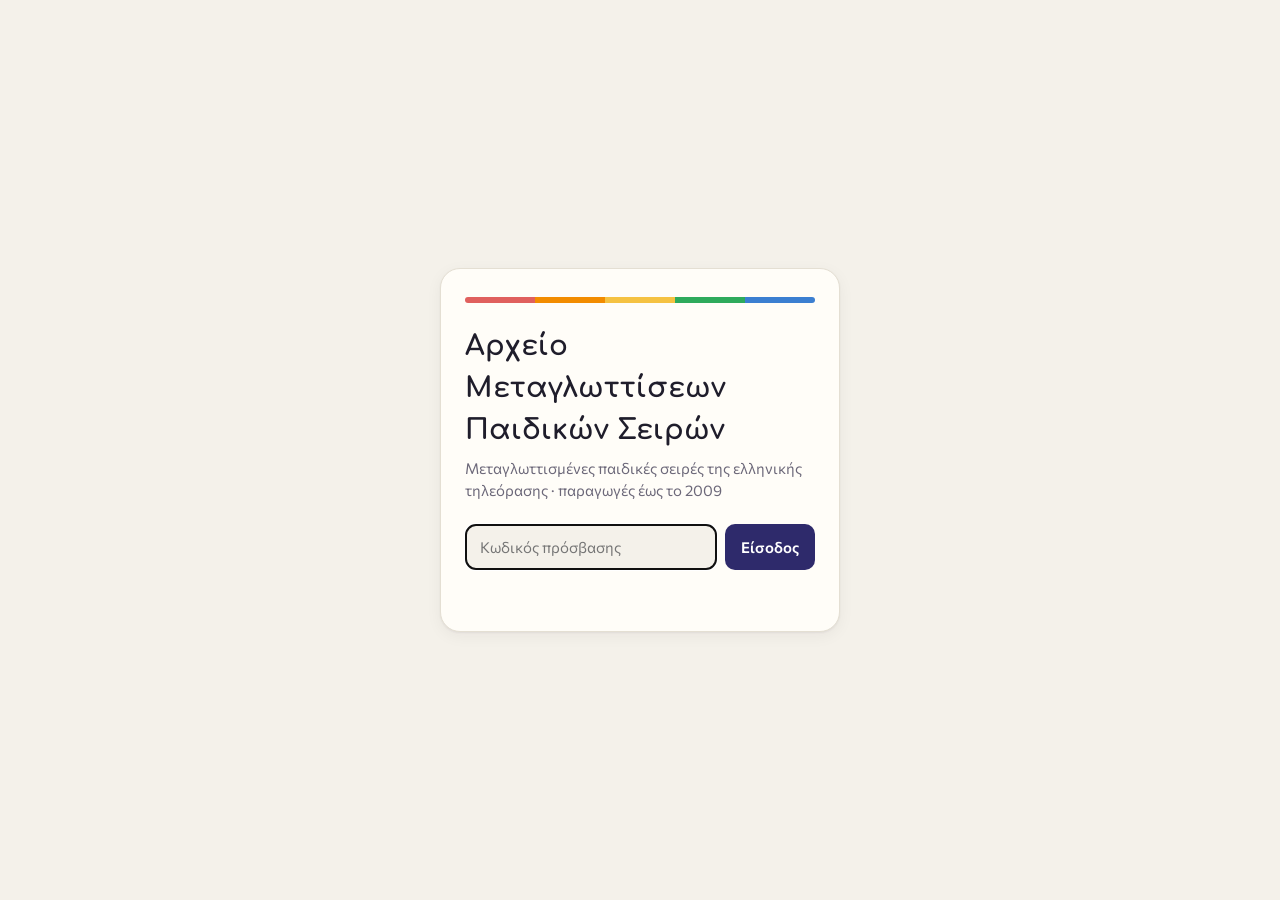
==== index.html @ 84b9c8c9 "Λογότυπα όλων των καναλιών (και του τρέχοντος) δίπλα στην κατάσταση επεισοδίου Co-Authored-By: Claud" ====
<!doctype html>
<html lang="el">
<head>
<meta charset="utf-8">
<meta name="viewport" content="width=device-width, initial-scale=1">
<meta name="robots" content="noindex, nofollow, noarchive, nosnippet, noimageindex">
<title>Αρχείο Μεταγλωττίσεων Παιδικών Σειρών</title>
<link rel="preconnect" href="https://fonts.googleapis.com">
<link rel="preconnect" href="https://fonts.gstatic.com" crossorigin>
<link href="https://fonts.googleapis.com/css2?family=Comfortaa:wght@500;700&family=Commissioner:wght@400;500;600;700&display=swap" rel="stylesheet">
<link rel="stylesheet" href="assets/style.css?v=1792962999">
<script>try { if (sessionStorage.getItem("pa-pw")) document.documentElement.classList.add("has-pw"); } catch (e) {}</script>
<link rel="icon" href="data:image/svg+xml,<svg xmlns='http://www.w3.org/2000/svg' viewBox='0 0 32 32'><rect x='2' y='7' width='28' height='18' rx='3' fill='%23222'/><circle cx='11' cy='16' r='4' fill='%23f5c242'/><circle cx='21' cy='16' r='4' fill='%23f5c242'/></svg>">
</head>
<body>

<section id="lock" class="lock">
  <div class="lock-card">
    <div class="tape" aria-hidden="true"><span></span><span></span><span></span><span></span><span></span></div>
    <h1>Αρχείο Μεταγλωττίσεων Παιδικών Σειρών</h1>
    <p class="lock-sub">Μεταγλωττισμένες παιδικές σειρές της ελληνικής τηλεόρασης · παραγωγές έως το 2009</p>
    <form id="lock-form" autocomplete="off">
      <label for="pw" class="sr">Κωδικός</label>
      <input id="pw" type="password" placeholder="Κωδικός πρόσβασης" required>
      <button type="submit">Είσοδος</button>
    </form>
    <p id="lock-msg" class="lock-msg" role="alert"></p>
  </div>
</section>

<section id="loading" class="lock loading" aria-live="polite">
  <div class="lock-card">
    <div class="tape" aria-hidden="true"><span></span><span></span><span></span><span></span><span></span></div>
    <p class="lock-sub">Φορτώνει το αρχείο…</p>
  </div>
</section>

<main id="app" class="app" hidden>
  <header class="top">
    <div class="tape" aria-hidden="true"><span></span><span></span><span></span><span></span><span></span></div>
    <div class="top-row">
      <div>
        <h1><a href="./" id="home" title="Αρχική">Αρχείο Μεταγλωττίσεων Παιδικών Σειρών</a></h1>
        <p class="updated" id="updated"></p>
      </div>
      <button class="ghost" id="logout" type="button">Έξοδος</button>
    </div>
  </header>

  <div class="bar" id="bar">
  <nav class="tabs" id="tabs" aria-label="Κανάλια"></nav>
  <section class="controls">
    <input id="search" type="search" placeholder="Αναζήτηση σειράς…" aria-label="Αναζήτηση">
    <button class="chip scope" id="scope" type="button" aria-pressed="true" title="Πού ψάχνει η αναζήτηση">Όλα τα κανάλια</button>
    <select id="sort" aria-label="Ταξινόμηση">
      <option value="title">Αλφαβητικά</option>
      <option value="prod-asc">Έτος παραγωγής ↑</option>
      <option value="prod-desc">Έτος παραγωγής ↓</option>
      <option value="air-asc">1η προβολή ↑</option>
      <option value="air-desc">1η προβολή ↓</option>
    </select>
  </section>
  </div>

  <section class="summary" id="summary"></section>

  <section class="controls filters">
    <div class="chips" id="kinds" role="group" aria-label="Είδος"></div>
    <div class="chips" id="chips" role="group" aria-label="Κατάσταση"></div>
  </section>

  <ul class="list" id="list"></ul>
  <p class="empty" id="empty" hidden>Καμία σειρά δεν ταιριάζει με την αναζήτηση.</p>

  <footer class="foot">
    Στοιχεία σειρών: <a href="https://www.greekdubdb.com" target="_blank" rel="noopener">GreekDubDB</a>.
    Τα σύνολα επεισοδίων είναι από γενικές πηγές και μπορεί να είναι κατά προσέγγιση.
  </footer>
</main>

<script src="assets/app.js?v=1792962999"></script>
</body>
</html>
---- assets/style.css ----
:root {
  --bg: #f4f1ea;
  --card: #fffdf8;
  --ink: #1f1d2b;
  --muted: #6c6879;
  --line: #e4dfd3;
  --found: #2eaa5c;
  --found-note: #8fd3a5;
  --partial: #f0a520;
  --missing: #e0605e;
  --missing-soft: #f7d6d5;
  --unknown: #8fb8e8;
  --accent: #2e2a6b;
  --ch: #2e2a6b;
  --radius: 14px;
  --shadow: 0 1px 2px rgba(31, 29, 43, .06), 0 4px 16px rgba(31, 29, 43, .05);
}
@media (prefers-color-scheme: dark) {
  :root {
    --bg: #15141c; --card: #1e1d28; --ink: #ecebf2; --muted: #a29fb3; --line: #2f2d3c;
    --missing-soft: #4a2a2c; --shadow: none;
  }
}
* { box-sizing: border-box; }
html, body { margin: 0; }
body {
  background: var(--bg); color: var(--ink);
  font: 15px/1.5 "Commissioner", system-ui, sans-serif;
  -webkit-font-smoothing: antialiased;
}
h1, h2, h3 { font-family: "Comfortaa", "Commissioner", sans-serif; margin: 0; }
a { color: inherit; }
.sr { position: absolute; width: 1px; height: 1px; overflow: hidden; clip: rect(0 0 0 0); }
[hidden] { display: none !important; }

/* VHS stripes */
.tape { display: flex; height: 6px; border-radius: 3px; overflow: hidden; }
.tape span { flex: 1; }
.tape span:nth-child(1) { background: #e0605e; }
.tape span:nth-child(2) { background: #f28c00; }
.tape span:nth-child(3) { background: #f5c242; }
.tape span:nth-child(4) { background: #2eaa5c; }
.tape span:nth-child(5) { background: #3b7fd1; }

/* Lock screen */
.lock { min-height: 100vh; display: grid; place-items: center; padding: 16px; }
.lock-card {
  width: 100%; max-width: 400px; background: var(--card); border-radius: 20px;
  padding: 28px 24px; box-shadow: var(--shadow); border: 1px solid var(--line);
}
.lock-card h1 { font-size: 28px; margin-top: 22px; }
.lock-sub { color: var(--muted); margin: 6px 0 22px; }
.lock-card form { display: flex; gap: 8px; }
.lock-card input {
  flex: 1; min-width: 0; font: inherit; padding: 11px 14px; border-radius: 10px;
  border: 1px solid var(--line); background: var(--bg); color: var(--ink);
}
button {
  font: inherit; font-weight: 600; cursor: pointer; border: 0; border-radius: 10px;
  padding: 11px 16px; background: var(--accent); color: #fff;
}
button.ghost { background: transparent; color: var(--muted); border: 1px solid var(--line); padding: 7px 12px; }
.lock-msg { color: var(--missing); min-height: 1.5em; margin: 12px 0 0; font-size: 14px; }

/* App */
.app { max-width: 980px; margin: 0 auto; padding: 16px 16px 48px; }
.top { padding: 10px 0 0; }
/* σταθερή μπάρα: κανάλια + αναζήτηση· η υπόλοιπη σελίδα κυλά από κάτω */
.bar { position: sticky; top: 0; z-index: 5; background: var(--bg); padding: 4px 0 8px; border-bottom: 1px solid var(--line); }
.bar .controls { margin: 8px 0 0; flex-wrap: nowrap; }
.bar #search { min-width: 0; }
.bar #sort { max-width: 42%; }
.row { scroll-margin-top: calc(var(--bar-h, 0px) + 8px); }
/* οθόνη φόρτωσης όταν υπάρχει ήδη κωδικός (χωρίς να φανεί η σελίδα κωδικού) */
.loading { display: none; }
.has-pw .loading { display: grid; }
.has-pw #lock { display: none; }
.loading .lock-sub { margin: 18px 0 0; }
.top-row { display: flex; align-items: center; justify-content: space-between; gap: 12px; margin-top: 12px; }
.top h1 { font-size: 24px; }
.top h1 a { color: inherit; text-decoration: none; }
.top h1 a:hover { text-decoration: underline; text-decoration-thickness: 2px; text-underline-offset: 4px; }
.updated { color: var(--muted); font-size: 13px; margin: 2px 0 0; }
.tabs { display: flex; flex-wrap: wrap; gap: 6px; margin-top: 12px; padding-bottom: 4px; }
.tab {
  flex: none; background: var(--card); color: var(--ink); border: 1px solid var(--line);
  padding: 7px 14px; border-radius: 999px; font-weight: 600; display: flex; gap: 8px; align-items: center;
}
.tab .dot { width: 9px; height: 9px; border-radius: 50%; background: var(--c); }
.tab small { color: var(--muted); font-weight: 500; }
.tab[aria-selected="true"] { background: var(--c); color: #fff; border-color: var(--c); }
.tab[aria-selected="true"] small { color: rgba(255, 255, 255, .85); }
.tab[aria-selected="true"] .dot { background: #fff; }

.summary {
  margin-top: 12px; background: var(--card); border: 1px solid var(--line); border-radius: var(--radius);
  box-shadow: var(--shadow); padding: 18px; display: flex; gap: 22px; align-items: center; flex-wrap: wrap;
  border-top: 5px solid var(--ch);
}
.summary h2 { font-size: 22px; color: var(--ch); }
.summary .stats { display: grid; grid-template-columns: repeat(4, minmax(70px, 1fr)); gap: 8px 18px; flex: 1; min-width: 240px; }
.stat b { display: block; font-size: 22px; font-family: "Comfortaa", sans-serif; }
.stat span { color: var(--muted); font-size: 12px; }
.legend { display: flex; gap: 14px; flex-wrap: wrap; font-size: 12px; color: var(--muted); margin-top: 8px; }
.legend i { display: inline-block; width: 10px; height: 10px; border-radius: 3px; margin-right: 5px; vertical-align: -1px; }

.controls { display: flex; gap: 10px; flex-wrap: wrap; align-items: center; margin: 14px 0 10px; }
#search {
  flex: 1; min-width: 200px; font: inherit; padding: 10px 14px; border-radius: 10px;
  border: 1px solid var(--line); background: var(--card); color: var(--ink);
}
.chips { display: flex; gap: 6px; flex-wrap: wrap; }
.chip { background: var(--card); color: var(--muted); border: 1px solid var(--line); padding: 6px 11px; font-size: 13px; font-weight: 500; }
.chip[aria-pressed="true"] { background: var(--ink); color: var(--bg); border-color: var(--ink); }

.list { list-style: none; margin: 0; padding: 0; display: grid; gap: 6px; }
.item { background: var(--card); border: 1px solid var(--line); border-radius: 12px; overflow: hidden; }
.row {
  width: 100%; display: grid; grid-template-columns: 34px 1fr auto; gap: 12px; align-items: center;
  background: none; color: inherit; border-radius: 0; padding: 10px 14px; text-align: left; font-weight: 400;
}
.row:hover { background: color-mix(in srgb, var(--ch) 6%, transparent); }
.row .t { font-weight: 600; }
.cp { display: inline-block; margin-left: 6px; padding: 0 3px; font-size: 13px; line-height: 1; cursor: pointer; opacity: .45;
  border-radius: 5px; vertical-align: 1px; user-select: none; }
.cp:hover, .cp:focus-visible { opacity: 1; background: var(--line); }
.cp.ok { opacity: 1; color: var(--found); font-weight: 700; }
.row .m { color: var(--muted); font-size: 12.5px; }
.row .count { font-variant-numeric: tabular-nums; color: var(--muted); font-size: 13px; text-align: right; white-space: nowrap; }
.row .count b { color: var(--ink); }
.row .count .unk { display: inline-grid; place-items: center; width: 16px; height: 16px; margin-left: 4px; border-radius: 50%;
  background: var(--unknown); color: #fff; font-size: 11px; font-weight: 700; vertical-align: 1px; }
.claim { margin: 10px 0; padding: 10px 12px; border-radius: 10px; font-size: 13.5px;
  background: color-mix(in srgb, var(--unknown) 18%, transparent); border-left: 4px solid var(--unknown); }
.row .chev { display: inline-block; margin-left: 8px; transition: transform .15s; }
.item.open .row .chev { transform: rotate(90deg); }

.detail { padding: 4px 14px 16px 60px; border-top: 1px dashed var(--line); }
@media (max-width: 600px) { .detail { padding-left: 14px; } }
.eps { display: grid; grid-template-columns: repeat(auto-fill, minmax(38px, 1fr)); gap: 5px; margin: 12px 0; }
.ep {
  height: 34px; border-radius: 7px; display: grid; place-items: center; font-size: 12.5px; font-weight: 600;
  background: var(--missing-soft); color: var(--missing); position: relative; padding: 0; cursor: default;
}
.ep.f { background: var(--found); color: #fff; }
.ep.p { background: var(--partial); color: #fff; cursor: pointer; }
.ep.f.has-note { background: var(--found-note); color: #14361f; }
.ep[data-n] { cursor: pointer; }
.ep.f.has-note::after { background: #14361f; }
.ep.has-note::after {
  content: ""; position: absolute; top: 4px; right: 4px; width: 5px; height: 5px; border-radius: 50%; background: #fff;
}
.notes { margin: 6px 0 0; padding: 0; list-style: none; font-size: 13.5px; }
.notes li { padding: 5px 0; border-bottom: 1px solid var(--line); }
.notes li b { color: var(--partial); margin-right: 6px; }
.notes li.f b { color: var(--found); }
.notes li i { color: var(--muted); font-size: 12px; font-style: normal; }
.notes li.hl { background: var(--bg); border-radius: 6px; padding-left: 6px; }
.notes-btn {
  margin: 12px 0 0; font: inherit; font-size: 13px; font-weight: 600; cursor: pointer;
  background: var(--bg); color: var(--ink); border: 1px solid var(--line); border-radius: 999px; padding: 4px 12px;
}
.notes-btn[aria-expanded="true"] { background: var(--found-note); color: #14361f; border-color: transparent; }
.dtools { display: flex; flex-wrap: wrap; gap: 8px; align-items: center; margin-top: 12px; }
.dtools:empty { display: none; }
.dtools .notes-btn { margin: 0; }
.epf { display: inline-flex; border: 1px solid var(--line); border-radius: 999px; overflow: hidden; }
.epf button { font: inherit; font-size: 13px; font-weight: 600; cursor: pointer; background: var(--bg); color: var(--ink); border: 0; padding: 4px 12px; }
.epf button + button { border-left: 1px solid var(--line); }
.epf button[aria-pressed="true"] { background: var(--ink); color: var(--card); }
.detail[data-ef="f"] .nf, .detail[data-ef="m"] .epl:not(.nf), .detail[data-ef="m"] .ep:not(.nf) { display: none; }
.eplist.only-notes .epl:not(.has-note):not(.has-src) { display: none; }
.epl .et small.src, .epl.f .et small.src, .epl.p .et small.src, .notes li small.src { display: block; color: var(--muted); font-size: 12px; }
.epl.f.has-note .st b { background: var(--found-note); color: #14361f; }
.epl.f .et small { color: #2a8a4a; }
.meta { font-size: 13px; color: var(--muted); margin: 10px 0 0; }
.meta a { color: var(--ch); font-weight: 600; }
.no-total { font-size: 13.5px; color: var(--muted); margin: 12px 0; }
.empty, .foot { color: var(--muted); font-size: 13px; text-align: center; margin-top: 28px; }
.pie { display: block; }
@media (max-width: 600px) {
  .summary { gap: 14px; padding: 14px; }
  .summary .pie { width: 64px; height: 64px; }
  .summary .stats { grid-template-columns: repeat(2, 1fr); min-width: 0; }
  .summary > div { min-width: 0 !important; }
}

/* logos */
.logo { display: inline-grid; place-items: center; background: #14131c; border-radius: 6px; padding: 3px 7px; height: 26px; }
.logo img { max-height: 18px; max-width: 70px; display: block; }
.logo.big { height: 34px; padding: 5px 9px; margin-right: 10px; vertical-align: middle; }
.logo.big img { max-height: 24px; max-width: 90px; }
.tab { padding: 5px 12px 5px 6px; }
.tab[aria-selected="true"] { box-shadow: 0 0 0 2px var(--c); }
.summary h2 { display: flex; align-items: center; }

select#sort {
  font: inherit; padding: 10px 12px; border-radius: 10px; border: 1px solid var(--line);
  background: var(--card); color: var(--ink);
}
.filters { justify-content: space-between; margin-top: -2px; }

/* avatar */
.ava { position: relative; width: 34px; height: 34px; }
.ava img { width: 34px; height: 34px; border-radius: 50%; object-fit: cover; display: block; }
.ava .pie { position: absolute; right: -4px; bottom: -4px; background: var(--card); border-radius: 50%; }

/* episode list */
.eplist { list-style: none; margin: 12px 0; padding: 0; max-height: 420px; overflow: auto; border: 1px solid var(--line); border-radius: 10px; }
.epl { display: grid; grid-template-columns: 82px 1fr auto; gap: 10px; align-items: baseline; padding: 7px 12px; border-bottom: 1px solid var(--line); font-size: 13.5px; }
.epl:last-child { border-bottom: 0; }
.epl .code { font-variant-numeric: tabular-nums; font-weight: 700; color: var(--muted); font-size: 12.5px; }
.epl .et small { display: block; color: var(--partial); font-size: 12px; }
.epl .st { font-size: 11.5px; font-weight: 600; padding: 2px 8px; border-radius: 999px; background: var(--missing-soft); color: var(--missing); }
.epl.f .st { background: var(--found); color: #fff; }
.epl.p .st { background: var(--partial); color: #fff; }

/* shared series */
.multi { margin-left: 8px; color: var(--ch); font-weight: 700; }
.also { display: flex; flex-wrap: wrap; gap: 6px; align-items: center; margin-top: 12px; }
.also-h { font-size: 12.5px; color: var(--muted); margin-right: 2px; }
.also-item {
  display: inline-flex; align-items: center; gap: 8px; background: var(--bg); color: var(--ink);
  border: 1px solid var(--line); padding: 4px 10px 4px 4px; font-size: 12.5px; font-weight: 500; border-radius: 999px;
}
.also-item .logo { height: 22px; padding: 2px 6px; }
.also-item .logo img { max-height: 15px; }
.ep.other { outline: 2px solid var(--found); outline-offset: -2px; }
.epl .st { display: inline-flex; gap: 4px; align-items: center; background: none !important; padding: 0; }
.epl .st b { font-size: 11.5px; font-weight: 600; padding: 2px 8px; border-radius: 999px; background: var(--missing-soft); color: var(--missing); }
.epl.f .st b { background: var(--found); color: #fff; }
.epl.p .st b { background: var(--partial); color: #fff; }
.ob { display: inline-grid; place-items: center; background: #14131c; border-radius: 4px; height: 18px; padding: 0 4px; border: 2px solid var(--found); }
.ob.p { border-color: var(--partial); }
.ob img { max-height: 10px; max-width: 34px; }
.row .ttl { display: flex; align-items: center; gap: 12px; min-width: 0; }
img.ava { width: 30px; height: 30px; border-radius: 50%; object-fit: cover; flex: none; background: var(--line); }
/* αναζήτηση: σε όλα τα κανάλια ή μόνο στο τρέχον */
.scope { flex: none; white-space: nowrap; padding: 10px 12px; border-radius: 10px; }
.ttl > .logo { flex: none; height: 22px; padding: 2px 6px; margin-right: 8px; }
.ttl > .logo img { max-height: 15px; max-width: 56px; }
@media (max-width: 560px) {
  .bar .controls { flex-wrap: wrap; gap: 8px; }
  .bar #search { flex-basis: 100%; }
  .bar #sort { flex: 1; max-width: none; }
  /* στο κινητό οι καρτέλες μικραίνουν (χωρίς ποσοστό) ώστε η σταθερή μπάρα να μην πιάνει μισή οθόνη */
  .tabs { gap: 5px; }
  .tab { padding: 4px; gap: 0; }
  .tab small { display: none; }
  .tab .logo { height: 24px; padding: 2px 5px; }
  .tab .logo img { max-height: 16px; max-width: 54px; }
}

/* καρτέλα «Όλα» */
.all-logo { color: #fff; font-size: 12px; letter-spacing: .5px; line-height: 18px; }
.logo.big .all-logo { font-size: 15px; line-height: 24px; }
.ttl > .logos { display: inline-flex; flex-wrap: wrap; gap: 3px; flex: none; max-width: 120px; margin-right: 8px; }
.ttl > .logos .logo { height: 20px; padding: 2px 5px; }
.ttl > .logos .logo img { max-height: 13px; max-width: 46px; }
.picks { display: flex; flex-wrap: wrap; gap: 6px; align-items: center; margin-top: 12px; }
.pick { display: inline-flex; align-items: center; gap: 6px; font: inherit; font-size: 12.5px; cursor: pointer; background: var(--bg); color: var(--ink); border: 1px solid var(--line); border-radius: 999px; padding: 3px 9px 3px 4px; }
.pick .logo { height: 22px; padding: 2px 6px; }
.pick .logo img { max-height: 15px; }
.pick[aria-pressed="true"] { border-color: var(--ch); box-shadow: 0 0 0 2px var(--ch); font-weight: 700; }
.pick-meta { margin: 6px 0 0; }
@media (min-width: 561px) { .picks { justify-content: flex-end; } .pick-meta { text-align: right; } }
.epf button { white-space: nowrap; }
@media (max-width: 560px) {
  .epf button { padding: 4px 9px; font-size: 12.5px; }
  .ttl > .logos { max-width: 52px; }
  .ttl > .logos .logo { height: 18px; padding: 1px 4px; }
  .ttl > .logos .logo img { max-height: 12px; max-width: 40px; }
}
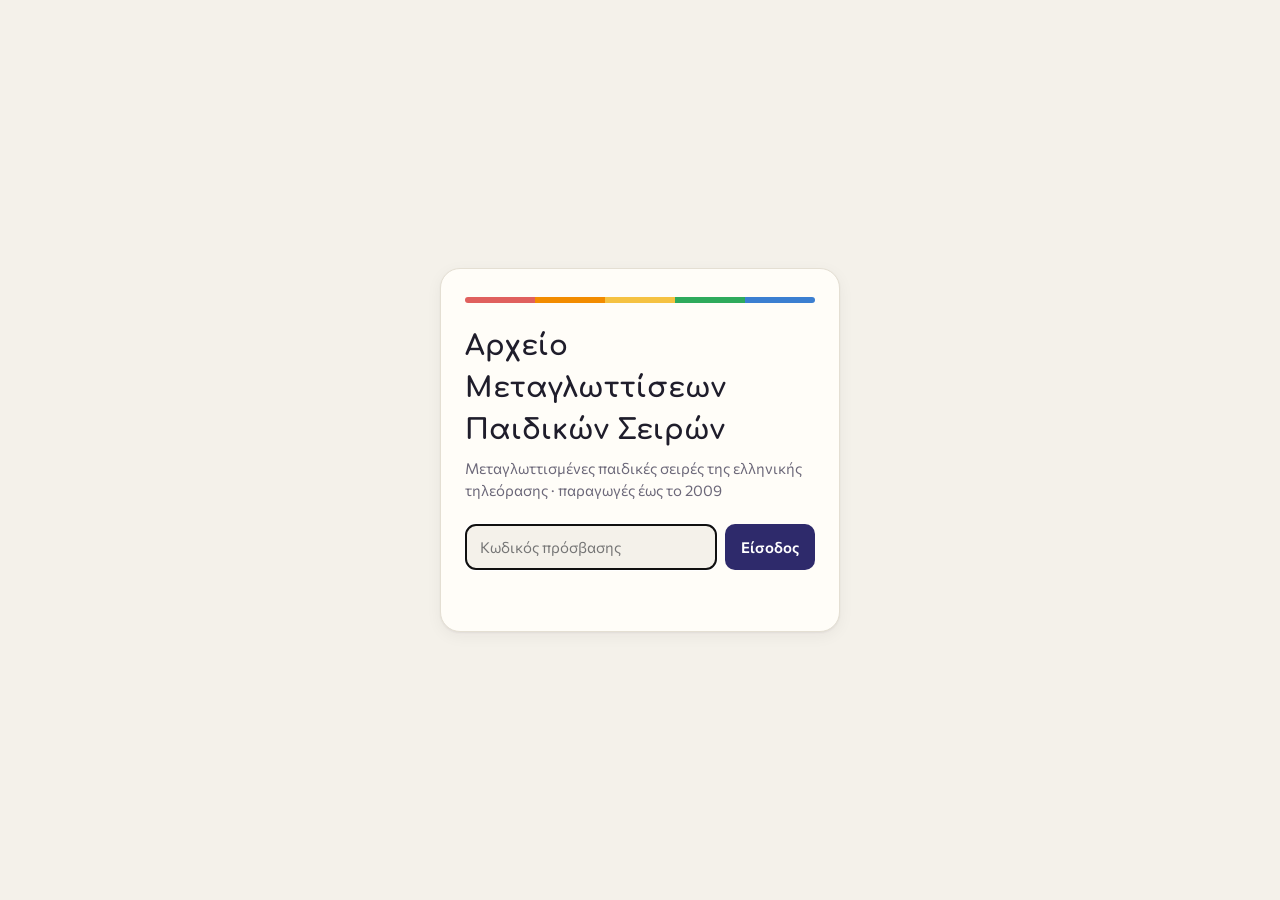
==== commit 63bbc62a: "ΟΛΑ: χωρίς επιλογή καναλιού όταν η μεταγλώττιση είναι κοινή Co-Authored-By: Claude Opus 5.5 (1M cont" ====
--- a/index.html
+++ b/index.html
@@ -8,7 +8,7 @@
 <link rel="preconnect" href="https://fonts.googleapis.com">
 <link rel="preconnect" href="https://fonts.gstatic.com" crossorigin>
 <link href="https://fonts.googleapis.com/css2?family=Comfortaa:wght@500;700&family=Commissioner:wght@400;500;600;700&display=swap" rel="stylesheet">
-<link rel="stylesheet" href="assets/style.css?v=1792962999">
+<link rel="stylesheet" href="assets/style.css?v=1792964495">
 <script>try { if (sessionStorage.getItem("pa-pw")) document.documentElement.classList.add("has-pw"); } catch (e) {}</script>
 <link rel="icon" href="data:image/svg+xml,<svg xmlns='http://www.w3.org/2000/svg' viewBox='0 0 32 32'><rect x='2' y='7' width='28' height='18' rx='3' fill='%23222'/><circle cx='11' cy='16' r='4' fill='%23f5c242'/><circle cx='21' cy='16' r='4' fill='%23f5c242'/></svg>">
 </head>
@@ -78,6 +78,6 @@
   </footer>
 </main>
 
-<script src="assets/app.js?v=1792962999"></script>
+<script src="assets/app.js?v=1792964495"></script>
 </body>
 </html>
--- a/assets/style.css
+++ b/assets/style.css
@@ -232,6 +232,7 @@
 .epl.p .st b { background: var(--partial); color: #fff; }
 .ob { display: inline-grid; place-items: center; background: #14131c; border-radius: 4px; height: 18px; padding: 0 4px; border: 2px solid var(--found); }
 .ob.p { border-color: var(--partial); }
+.ob.m { border-color: var(--missing); opacity: .75; }
 .ob img { max-height: 10px; max-width: 34px; }
 .row .ttl { display: flex; align-items: center; gap: 12px; min-width: 0; }
 img.ava { width: 30px; height: 30px; border-radius: 50%; object-fit: cover; flex: none; background: var(--line); }
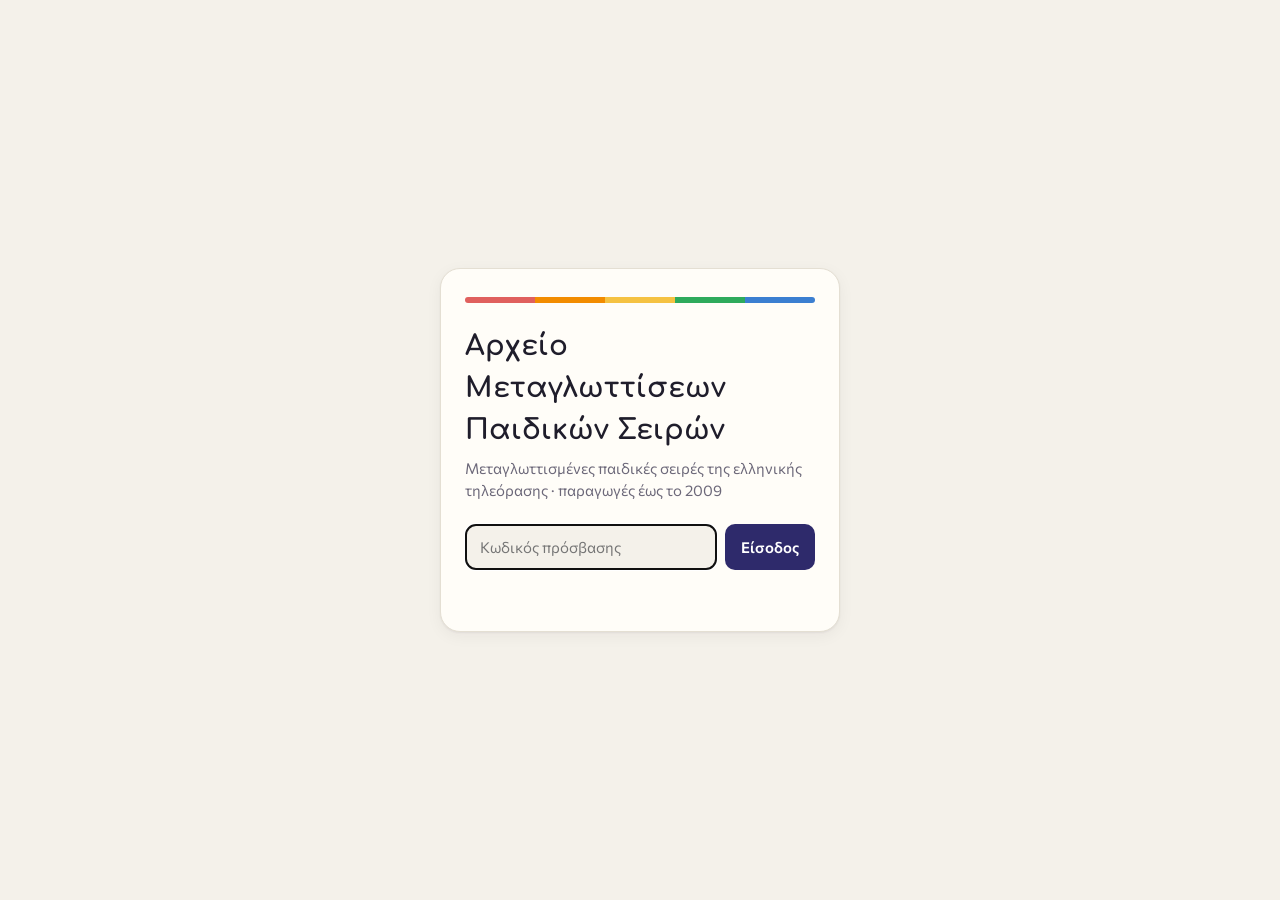
==== commit 7510e501: "Η αρχική ανοίγει στην καρτέλα ΟΛΑ Co-Authored-By: Claude Opus 5.5 (1M context) <noreply@anthropic.co" ====
--- a/index.html
+++ b/index.html
@@ -8,7 +8,7 @@
 <link rel="preconnect" href="https://fonts.googleapis.com">
 <link rel="preconnect" href="https://fonts.gstatic.com" crossorigin>
 <link href="https://fonts.googleapis.com/css2?family=Comfortaa:wght@500;700&family=Commissioner:wght@400;500;600;700&display=swap" rel="stylesheet">
-<link rel="stylesheet" href="assets/style.css?v=1792964495">
+<link rel="stylesheet" href="assets/style.css?v=1792964707">
 <script>try { if (sessionStorage.getItem("pa-pw")) document.documentElement.classList.add("has-pw"); } catch (e) {}</script>
 <link rel="icon" href="data:image/svg+xml,<svg xmlns='http://www.w3.org/2000/svg' viewBox='0 0 32 32'><rect x='2' y='7' width='28' height='18' rx='3' fill='%23222'/><circle cx='11' cy='16' r='4' fill='%23f5c242'/><circle cx='21' cy='16' r='4' fill='%23f5c242'/></svg>">
 </head>
@@ -78,6 +78,6 @@
   </footer>
 </main>
 
-<script src="assets/app.js?v=1792964495"></script>
+<script src="assets/app.js?v=1792964707"></script>
 </body>
 </html>
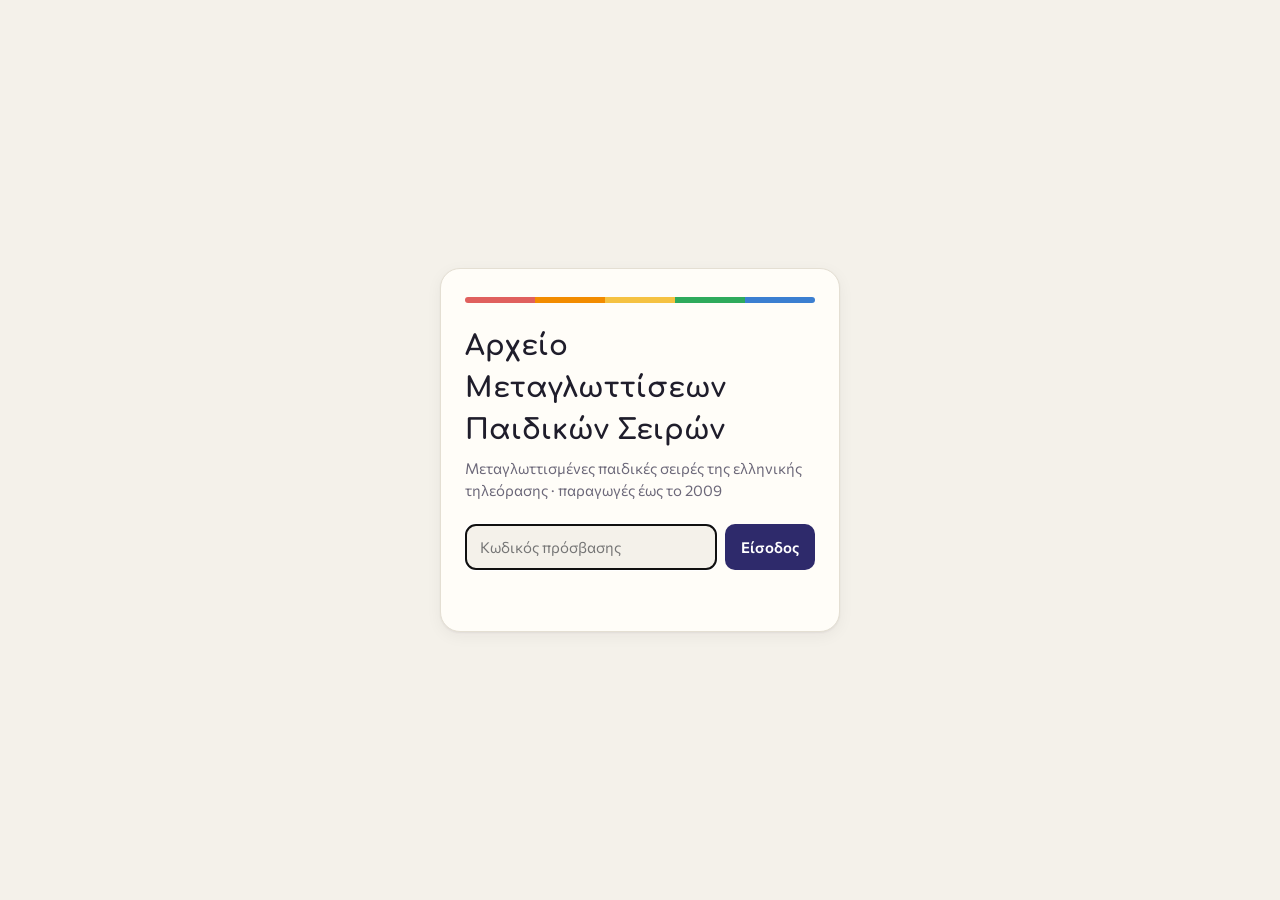
==== commit 7e21624a: "Ποσοστό ολοκλήρωσης πριν από το πλήθος σε κάθε σειρά (π.χ. «19% · 10 / 52») Co-Authored-By: Claude O" ====
--- a/index.html
+++ b/index.html
@@ -8,7 +8,7 @@
 <link rel="preconnect" href="https://fonts.googleapis.com">
 <link rel="preconnect" href="https://fonts.gstatic.com" crossorigin>
 <link href="https://fonts.googleapis.com/css2?family=Comfortaa:wght@500;700&family=Commissioner:wght@400;500;600;700&display=swap" rel="stylesheet">
-<link rel="stylesheet" href="assets/style.css?v=1792964707">
+<link rel="stylesheet" href="assets/style.css?v=1792966935">
 <script>try { if (sessionStorage.getItem("pa-pw")) document.documentElement.classList.add("has-pw"); } catch (e) {}</script>
 <link rel="icon" href="data:image/svg+xml,<svg xmlns='http://www.w3.org/2000/svg' viewBox='0 0 32 32'><rect x='2' y='7' width='28' height='18' rx='3' fill='%23222'/><circle cx='11' cy='16' r='4' fill='%23f5c242'/><circle cx='21' cy='16' r='4' fill='%23f5c242'/></svg>">
 </head>
@@ -78,6 +78,6 @@
   </footer>
 </main>
 
-<script src="assets/app.js?v=1792964707"></script>
+<script src="assets/app.js?v=1792966935"></script>
 </body>
 </html>
--- a/assets/style.css
+++ b/assets/style.css
@@ -128,6 +128,7 @@
 .row .m { color: var(--muted); font-size: 12.5px; }
 .row .count { font-variant-numeric: tabular-nums; color: var(--muted); font-size: 13px; text-align: right; white-space: nowrap; }
 .row .count b { color: var(--ink); }
+.row .count .pc { color: var(--ink); }
 .row .count .unk { display: inline-grid; place-items: center; width: 16px; height: 16px; margin-left: 4px; border-radius: 50%;
   background: var(--unknown); color: #fff; font-size: 11px; font-weight: 700; vertical-align: 1px; }
 .claim { margin: 10px 0; padding: 10px 12px; border-radius: 10px; font-size: 13.5px;
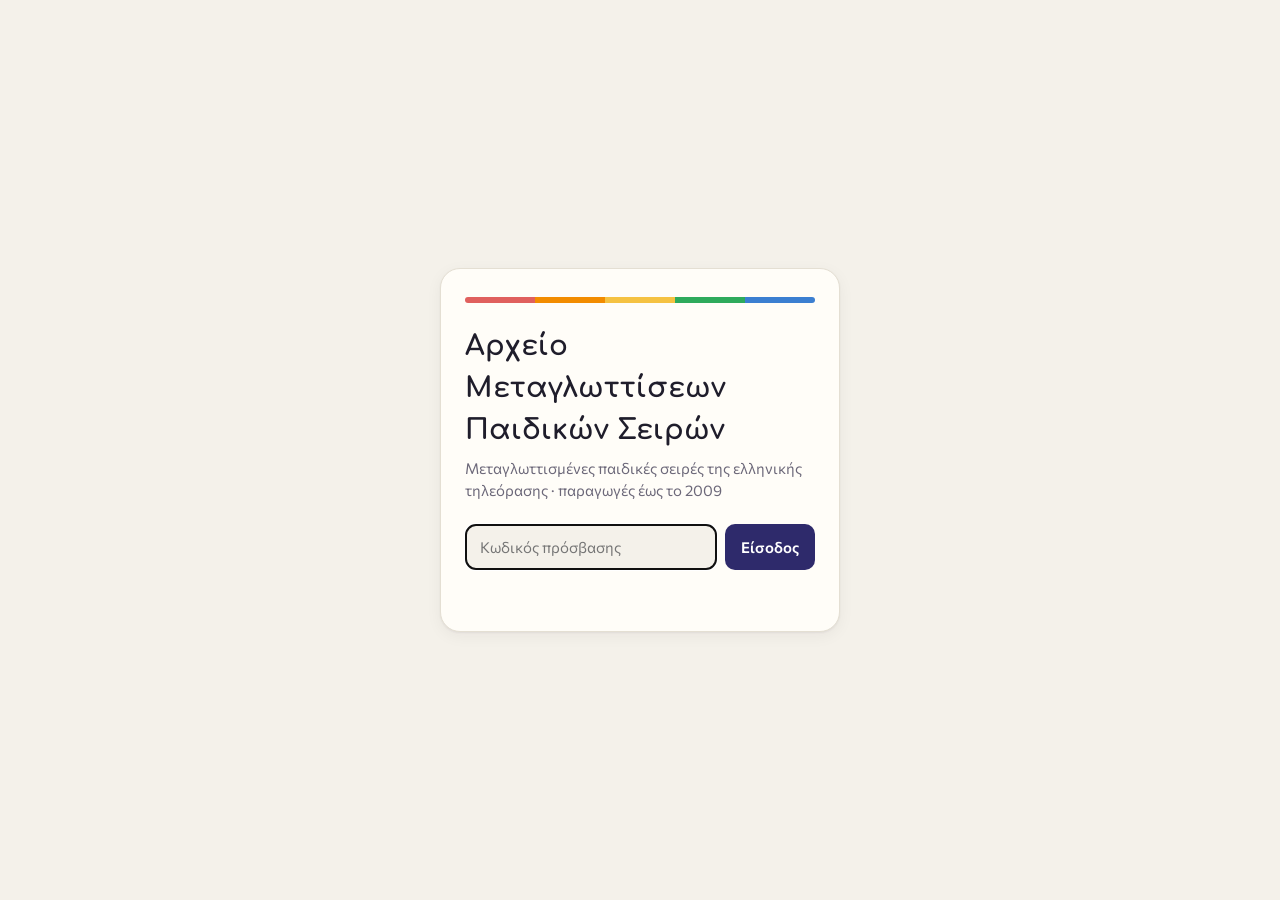
==== commit 3482761e: "Φίλτρο «Σχεδόν όλο» (75–99%) Co-Authored-By: Claude Opus 5.5 (1M context) <noreply@anthropic.com> Cl" ====
--- a/index.html
+++ b/index.html
@@ -8,7 +8,7 @@
 <link rel="preconnect" href="https://fonts.googleapis.com">
 <link rel="preconnect" href="https://fonts.gstatic.com" crossorigin>
 <link href="https://fonts.googleapis.com/css2?family=Comfortaa:wght@500;700&family=Commissioner:wght@400;500;600;700&display=swap" rel="stylesheet">
-<link rel="stylesheet" href="assets/style.css?v=1792966935">
+<link rel="stylesheet" href="assets/style.css?v=1792970527">
 <script>try { if (sessionStorage.getItem("pa-pw")) document.documentElement.classList.add("has-pw"); } catch (e) {}</script>
 <link rel="icon" href="data:image/svg+xml,<svg xmlns='http://www.w3.org/2000/svg' viewBox='0 0 32 32'><rect x='2' y='7' width='28' height='18' rx='3' fill='%23222'/><circle cx='11' cy='16' r='4' fill='%23f5c242'/><circle cx='21' cy='16' r='4' fill='%23f5c242'/></svg>">
 </head>
@@ -78,6 +78,6 @@
   </footer>
 </main>
 
-<script src="assets/app.js?v=1792966935"></script>
+<script src="assets/app.js?v=1792970527"></script>
 </body>
 </html>
